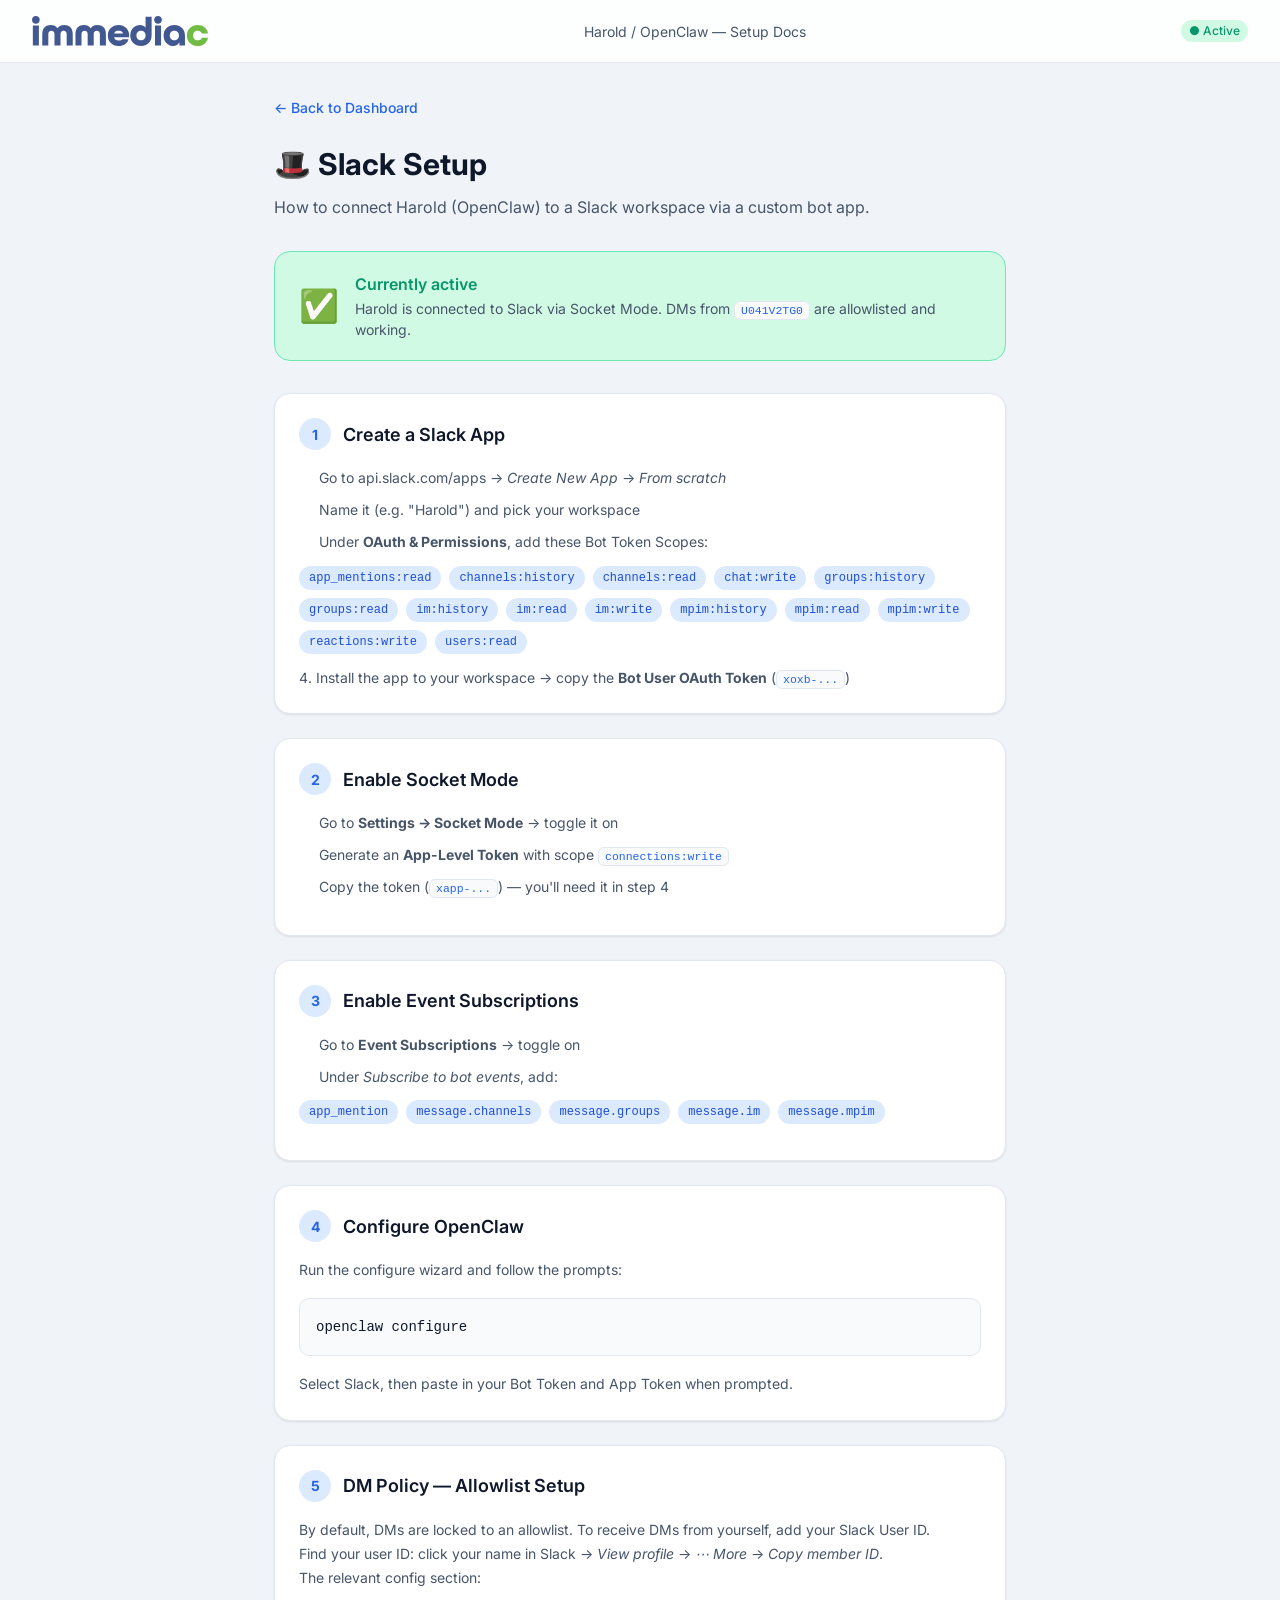
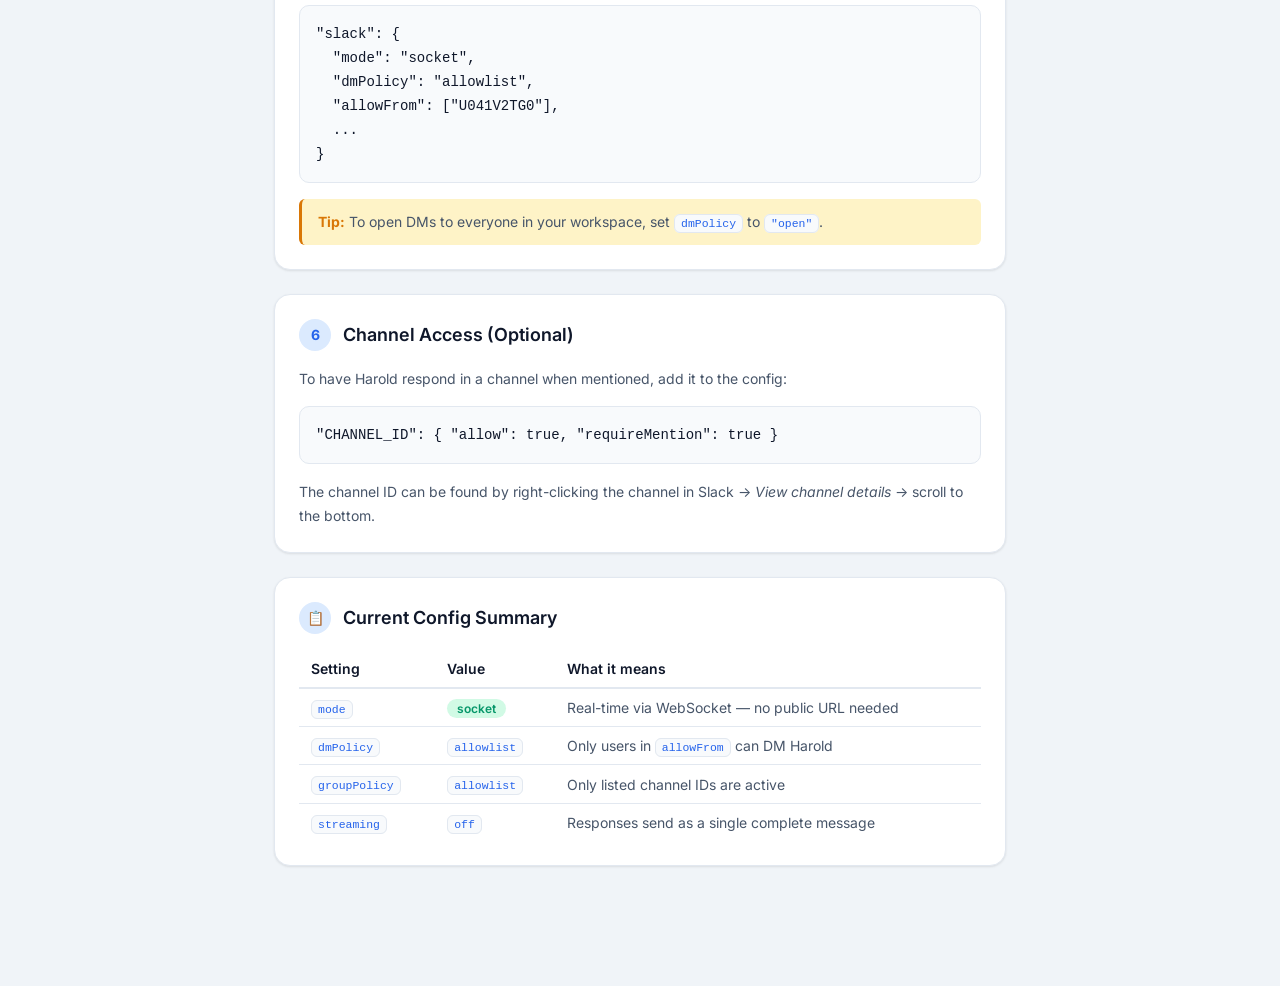
==== slack-setup.html @ f90abf9e "Add Slack setup guide page" ====
<!DOCTYPE html>
<html lang="en">
<head>
  <meta charset="UTF-8" />
  <meta name="viewport" content="width=device-width, initial-scale=1.0" />
  <title>Slack Setup — Harold / OpenClaw</title>
  <link rel="preconnect" href="https://fonts.googleapis.com" />
  <link rel="preconnect" href="https://fonts.gstatic.com" crossorigin />
  <link href="https://fonts.googleapis.com/css2?family=Inter:wght@400;500;600;700&display=swap" rel="stylesheet" />
  <link rel="stylesheet" href="assets/css/reset.css" />
  <link rel="stylesheet" href="assets/css/tokens.css" />
  <link rel="stylesheet" href="assets/css/layout.css" />
  <link rel="stylesheet" href="assets/css/components.css" />
  <style>
    .doc-page {
      max-width: 780px;
      margin: var(--space-8) auto;
      padding: 0 var(--space-6) var(--space-16);
    }
    .doc-page h1 {
      font-size: var(--text-3xl);
      font-weight: var(--weight-bold);
      color: var(--color-text);
      margin-bottom: var(--space-2);
    }
    .doc-page .subtitle {
      color: var(--color-text-2);
      font-size: var(--text-base);
      margin-bottom: var(--space-8);
    }
    .step-card {
      background: var(--color-surface);
      border: 1px solid var(--color-border);
      border-radius: var(--radius-lg);
      box-shadow: var(--shadow-sm);
      padding: var(--space-6);
      margin-bottom: var(--space-6);
    }
    .step-card__header {
      display: flex;
      align-items: center;
      gap: var(--space-3);
      margin-bottom: var(--space-4);
    }
    .step-badge {
      display: flex;
      align-items: center;
      justify-content: center;
      width: 32px;
      height: 32px;
      border-radius: var(--radius-full);
      background: var(--color-primary-lt);
      color: var(--color-primary);
      font-size: var(--text-sm);
      font-weight: var(--weight-bold);
      flex-shrink: 0;
    }
    .step-card h2 {
      font-size: var(--text-lg);
      font-weight: var(--weight-semi);
      color: var(--color-text);
      margin: 0;
    }
    .step-card p, .step-card li {
      font-size: var(--text-sm);
      color: var(--color-text-2);
      line-height: 1.7;
    }
    .step-card ul, .step-card ol {
      padding-left: var(--space-5);
      margin: var(--space-3) 0;
    }
    .step-card li {
      margin-bottom: var(--space-2);
    }
    code {
      font-family: var(--font-mono);
      font-size: 0.82em;
      background: var(--color-surface-2);
      border: 1px solid var(--color-border);
      border-radius: var(--radius-sm);
      padding: 2px 6px;
      color: var(--color-primary);
    }
    pre {
      background: var(--color-surface-2);
      border: 1px solid var(--color-border);
      border-radius: var(--radius-md);
      padding: var(--space-4);
      overflow-x: auto;
      margin: var(--space-4) 0;
    }
    pre code {
      background: none;
      border: none;
      padding: 0;
      font-size: var(--text-sm);
      color: var(--color-text);
    }
    .scope-list {
      display: flex;
      flex-wrap: wrap;
      gap: var(--space-2);
      margin: var(--space-3) 0;
    }
    .scope-pill {
      font-family: var(--font-mono);
      font-size: var(--text-xs);
      background: var(--color-primary-lt);
      color: var(--color-primary-dk);
      border-radius: var(--radius-full);
      padding: 3px 10px;
      font-weight: var(--weight-medium);
    }
    .status-table {
      width: 100%;
      border-collapse: collapse;
      font-size: var(--text-sm);
      margin-top: var(--space-4);
    }
    .status-table th {
      text-align: left;
      font-weight: var(--weight-semi);
      color: var(--color-text);
      border-bottom: 2px solid var(--color-border);
      padding: var(--space-2) var(--space-3);
    }
    .status-table td {
      padding: var(--space-2) var(--space-3);
      border-bottom: 1px solid var(--color-border);
      color: var(--color-text-2);
    }
    .status-table tr:last-child td {
      border-bottom: none;
    }
    .badge--status {
      font-size: var(--text-xs);
      font-weight: var(--weight-semi);
      padding: 2px 10px;
      border-radius: var(--radius-full);
    }
    .badge--active {
      background: var(--color-success-lt);
      color: var(--color-success);
    }
    .tip-box {
      background: var(--color-warning-lt);
      border-left: 3px solid var(--color-warning);
      border-radius: var(--radius-sm);
      padding: var(--space-3) var(--space-4);
      font-size: var(--text-sm);
      color: var(--color-text-2);
      margin-top: var(--space-4);
    }
    .tip-box strong { color: var(--color-warning); }
    .success-banner {
      background: var(--color-success-lt);
      border: 1px solid #6ee7b7;
      border-radius: var(--radius-lg);
      padding: var(--space-5) var(--space-6);
      display: flex;
      align-items: center;
      gap: var(--space-4);
      margin-bottom: var(--space-8);
    }
    .success-banner__icon { font-size: 2rem; }
    .success-banner h3 { font-size: var(--text-base); font-weight: var(--weight-semi); color: var(--color-success); margin-bottom: 2px; }
    .success-banner p { font-size: var(--text-sm); color: var(--color-text-2); margin: 0; }
    .back-link {
      display: inline-flex;
      align-items: center;
      gap: var(--space-2);
      font-size: var(--text-sm);
      color: var(--color-primary);
      text-decoration: none;
      margin-bottom: var(--space-6);
      font-weight: var(--weight-medium);
    }
    .back-link:hover { color: var(--color-primary-dk); }
  </style>
</head>
<body>

  <!-- Top bar -->
  <header class="topbar">
    <div class="topbar__brand">
      <img src="assets/img/immediac-logo.svg" alt="Immediac" style="height:30px">
    </div>
    <span class="topbar__meta">Harold / OpenClaw — Setup Docs</span>
    <div class="topbar__right">
      <span class="badge badge--green">● Active</span>
    </div>
  </header>

  <main class="doc-page">

    <a href="index.html" class="back-link">← Back to Dashboard</a>

    <h1>🎩 Slack Setup</h1>
    <p class="subtitle">How to connect Harold (OpenClaw) to a Slack workspace via a custom bot app.</p>

    <!-- Status banner -->
    <div class="success-banner">
      <div class="success-banner__icon">✅</div>
      <div>
        <h3>Currently active</h3>
        <p>Harold is connected to Slack via Socket Mode. DMs from <code>U041V2TG0</code> are allowlisted and working.</p>
      </div>
    </div>

    <!-- Step 1 -->
    <div class="step-card">
      <div class="step-card__header">
        <div class="step-badge">1</div>
        <h2>Create a Slack App</h2>
      </div>
      <ol>
        <li>Go to <a href="https://api.slack.com/apps" target="_blank">api.slack.com/apps</a> → <em>Create New App</em> → <em>From scratch</em></li>
        <li>Name it (e.g. "Harold") and pick your workspace</li>
        <li>Under <strong>OAuth &amp; Permissions</strong>, add these Bot Token Scopes:</li>
      </ol>
      <div class="scope-list">
        <span class="scope-pill">app_mentions:read</span>
        <span class="scope-pill">channels:history</span>
        <span class="scope-pill">channels:read</span>
        <span class="scope-pill">chat:write</span>
        <span class="scope-pill">groups:history</span>
        <span class="scope-pill">groups:read</span>
        <span class="scope-pill">im:history</span>
        <span class="scope-pill">im:read</span>
        <span class="scope-pill">im:write</span>
        <span class="scope-pill">mpim:history</span>
        <span class="scope-pill">mpim:read</span>
        <span class="scope-pill">mpim:write</span>
        <span class="scope-pill">reactions:write</span>
        <span class="scope-pill">users:read</span>
      </div>
      <p>4. Install the app to your workspace → copy the <strong>Bot User OAuth Token</strong> (<code>xoxb-...</code>)</p>
    </div>

    <!-- Step 2 -->
    <div class="step-card">
      <div class="step-card__header">
        <div class="step-badge">2</div>
        <h2>Enable Socket Mode</h2>
      </div>
      <ol>
        <li>Go to <strong>Settings → Socket Mode</strong> → toggle it on</li>
        <li>Generate an <strong>App-Level Token</strong> with scope <code>connections:write</code></li>
        <li>Copy the token (<code>xapp-...</code>) — you'll need it in step 4</li>
      </ol>
    </div>

    <!-- Step 3 -->
    <div class="step-card">
      <div class="step-card__header">
        <div class="step-badge">3</div>
        <h2>Enable Event Subscriptions</h2>
      </div>
      <ol>
        <li>Go to <strong>Event Subscriptions</strong> → toggle on</li>
        <li>Under <em>Subscribe to bot events</em>, add:</li>
      </ol>
      <div class="scope-list">
        <span class="scope-pill">app_mention</span>
        <span class="scope-pill">message.channels</span>
        <span class="scope-pill">message.groups</span>
        <span class="scope-pill">message.im</span>
        <span class="scope-pill">message.mpim</span>
      </div>
    </div>

    <!-- Step 4 -->
    <div class="step-card">
      <div class="step-card__header">
        <div class="step-badge">4</div>
        <h2>Configure OpenClaw</h2>
      </div>
      <p>Run the configure wizard and follow the prompts:</p>
      <pre><code>openclaw configure</code></pre>
      <p>Select Slack, then paste in your Bot Token and App Token when prompted.</p>
    </div>

    <!-- Step 5 -->
    <div class="step-card">
      <div class="step-card__header">
        <div class="step-badge">5</div>
        <h2>DM Policy — Allowlist Setup</h2>
      </div>
      <p>By default, DMs are locked to an allowlist. To receive DMs from yourself, add your Slack User ID.</p>
      <p>Find your user ID: click your name in Slack → <em>View profile</em> → <em>⋯ More</em> → <em>Copy member ID</em>.</p>
      <p>The relevant config section:</p>
      <pre><code>"slack": {
  "mode": "socket",
  "dmPolicy": "allowlist",
  "allowFrom": ["U041V2TG0"],
  ...
}</code></pre>
      <div class="tip-box">
        <strong>Tip:</strong> To open DMs to everyone in your workspace, set <code>dmPolicy</code> to <code>"open"</code>.
      </div>
    </div>

    <!-- Step 6 -->
    <div class="step-card">
      <div class="step-card__header">
        <div class="step-badge">6</div>
        <h2>Channel Access (Optional)</h2>
      </div>
      <p>To have Harold respond in a channel when mentioned, add it to the config:</p>
      <pre><code>"CHANNEL_ID": { "allow": true, "requireMention": true }</code></pre>
      <p>The channel ID can be found by right-clicking the channel in Slack → <em>View channel details</em> → scroll to the bottom.</p>
    </div>

    <!-- Config summary -->
    <div class="step-card">
      <div class="step-card__header">
        <div class="step-badge">📋</div>
        <h2>Current Config Summary</h2>
      </div>
      <table class="status-table">
        <thead>
          <tr>
            <th>Setting</th>
            <th>Value</th>
            <th>What it means</th>
          </tr>
        </thead>
        <tbody>
          <tr>
            <td><code>mode</code></td>
            <td><span class="badge--status badge--active">socket</span></td>
            <td>Real-time via WebSocket — no public URL needed</td>
          </tr>
          <tr>
            <td><code>dmPolicy</code></td>
            <td><code>allowlist</code></td>
            <td>Only users in <code>allowFrom</code> can DM Harold</td>
          </tr>
          <tr>
            <td><code>groupPolicy</code></td>
            <td><code>allowlist</code></td>
            <td>Only listed channel IDs are active</td>
          </tr>
          <tr>
            <td><code>streaming</code></td>
            <td><code>off</code></td>
            <td>Responses send as a single complete message</td>
          </tr>
        </tbody>
      </table>
    </div>

  </main>

</body>
</html>
---- assets/css/tokens.css ----
/* tokens.css — design system primitives */
:root {
  /* Colours */
  --color-bg:          #f0f4f8;
  --color-surface:     #ffffff;
  --color-surface-2:   #f8fafc;
  --color-border:      #e2e8f0;

  --color-primary:     #2563eb;
  --color-primary-lt:  #dbeafe;
  --color-primary-dk:  #1d4ed8;

  --color-success:     #059669;
  --color-success-lt:  #d1fae5;
  --color-warning:     #d97706;
  --color-warning-lt:  #fef3c7;
  --color-danger:      #dc2626;
  --color-danger-lt:   #fee2e2;
  --color-purple:      #7c3aed;
  --color-purple-lt:   #ede9fe;
  --color-cyan:        #0891b2;
  --color-cyan-lt:     #cffafe;

  --color-text:        #0f172a;
  --color-text-2:      #475569;
  --color-text-3:      #94a3b8;

  /* Typography */
  --font-sans:  'Inter', system-ui, sans-serif;
  --font-mono:  'JetBrains Mono', 'Fira Code', monospace;

  --text-xs:    0.75rem;
  --text-sm:    0.875rem;
  --text-base:  1rem;
  --text-lg:    1.125rem;
  --text-xl:    1.25rem;
  --text-2xl:   1.5rem;
  --text-3xl:   1.875rem;
  --text-4xl:   2.25rem;

  --weight-normal: 400;
  --weight-medium: 500;
  --weight-semi:   600;
  --weight-bold:   700;

  /* Spacing */
  --space-1:  0.25rem;
  --space-2:  0.5rem;
  --space-3:  0.75rem;
  --space-4:  1rem;
  --space-5:  1.25rem;
  --space-6:  1.5rem;
  --space-8:  2rem;
  --space-10: 2.5rem;
  --space-12: 3rem;
  --space-16: 4rem;

  /* Radii */
  --radius-sm:  6px;
  --radius-md:  10px;
  --radius-lg:  16px;
  --radius-xl:  24px;
  --radius-full: 9999px;

  /* Shadows */
  --shadow-sm:  0 1px 3px rgba(0,0,0,0.06), 0 1px 2px rgba(0,0,0,0.04);
  --shadow-md:  0 4px 16px rgba(0,0,0,0.08), 0 1px 4px rgba(0,0,0,0.04);
  --shadow-lg:  0 8px 32px rgba(0,0,0,0.10), 0 2px 8px rgba(0,0,0,0.04);

  /* Transitions */
  --ease:       cubic-bezier(0.16, 1, 0.3, 1);
  --duration:   220ms;
}
---- assets/css/layout.css ----
/* layout.css — page structure, grid, containers */
body {
  font-family: var(--font-sans);
  background: var(--color-bg);
  color: var(--color-text);
  min-height: 100dvh;
}

.topbar {
  position: sticky;
  top: 0;
  z-index: 100;
  background: rgba(255,255,255,0.85);
  backdrop-filter: blur(12px);
  border-bottom: 1px solid var(--color-border);
  padding: var(--space-4) var(--space-8);
  display: flex;
  align-items: center;
  justify-content: space-between;
  gap: var(--space-4);
}

.topbar__brand {
  display: flex;
  align-items: center;
  gap: var(--space-3);
}

.topbar__logo {
  width: 32px;
  height: 32px;
  background: var(--color-primary);
  border-radius: var(--radius-sm);
  display: flex;
  align-items: center;
  justify-content: center;
  color: #fff;
  font-weight: var(--weight-bold);
  font-size: var(--text-sm);
  letter-spacing: -0.02em;
}

.topbar__company {
  font-size: var(--text-lg);
  font-weight: var(--weight-bold);
  letter-spacing: -0.02em;
}

.topbar__meta {
  font-size: var(--text-sm);
  color: var(--color-text-2);
}

.topbar__right {
  display: flex;
  align-items: center;
  gap: var(--space-4);
}

.main {
  max-width: 1400px;
  margin: 0 auto;
  padding: var(--space-8);
  display: flex;
  flex-direction: column;
  gap: var(--space-8);
}

/* KPI strip */
.kpi-strip {
  display: grid;
  grid-template-columns: repeat(auto-fit, minmax(180px, 1fr));
  gap: var(--space-4);
}

/* Hero KPI */
.hero-kpi {
  background: linear-gradient(135deg, var(--color-primary) 0%, #1e40af 100%);
  border-radius: var(--radius-xl);
  padding: var(--space-8);
  color: #fff;
  display: flex;
  align-items: center;
  justify-content: space-between;
  gap: var(--space-8);
  box-shadow: 0 8px 32px rgba(37,99,235,0.35);
}

/* Dashboard sections grid */
.dashboard-grid {
  display: grid;
  grid-template-columns: 1fr 1fr;
  gap: var(--space-6);
}

.dashboard-grid--full {
  grid-column: 1 / -1;
}

@media (max-width: 900px) {
  .main { padding: var(--space-4); }
  .dashboard-grid { grid-template-columns: 1fr; }
  .hero-kpi { flex-direction: column; }
}
---- assets/css/components.css ----
/* components.css — cards, accordions, badges, tables, etc. */

/* ── Card ── */
.card {
  background: var(--color-surface);
  border-radius: var(--radius-lg);
  border: 1px solid var(--color-border);
  box-shadow: var(--shadow-sm);
  overflow: hidden;
}

.card__header {
  display: flex;
  align-items: center;
  justify-content: space-between;
  padding: var(--space-5) var(--space-6);
  border-bottom: 1px solid var(--color-border);
}

.card__title {
  display: flex;
  align-items: center;
  gap: var(--space-3);
  font-size: var(--text-base);
  font-weight: var(--weight-semi);
  letter-spacing: -0.01em;
}

.card__icon {
  width: 32px;
  height: 32px;
  border-radius: var(--radius-sm);
  display: flex;
  align-items: center;
  justify-content: center;
  font-size: 16px;
  flex-shrink: 0;
}

.card__body { padding: var(--space-4) var(--space-6) var(--space-6); }
.card__body--flush { padding: 0; }

/* ── KPI Card ── */
.kpi-card {
  background: var(--color-surface);
  border-radius: var(--radius-lg);
  border: 1px solid var(--color-border);
  box-shadow: var(--shadow-sm);
  padding: var(--space-5) var(--space-6);
  display: flex;
  flex-direction: column;
  gap: var(--space-2);
  transition: box-shadow var(--duration) var(--ease),
              transform var(--duration) var(--ease);
}
.kpi-card:hover {
  box-shadow: var(--shadow-md);
  transform: translateY(-2px);
}

.kpi-card__label {
  font-size: var(--text-xs);
  font-weight: var(--weight-medium);
  text-transform: uppercase;
  letter-spacing: 0.08em;
  color: var(--color-text-2);
}

.kpi-card__value {
  font-size: var(--text-3xl);
  font-weight: var(--weight-bold);
  letter-spacing: -0.03em;
  line-height: 1;
}

.kpi-card__delta {
  font-size: var(--text-xs);
  font-weight: var(--weight-medium);
  display: flex;
  align-items: center;
  gap: var(--space-1);
}

.kpi-card__delta--up   { color: var(--color-success); }
.kpi-card__delta--down { color: var(--color-danger); }
.kpi-card__delta--flat { color: var(--color-text-3); }

/* ── Hero KPI ── */
.hero-kpi__label {
  font-size: var(--text-sm);
  font-weight: var(--weight-medium);
  opacity: 0.8;
  text-transform: uppercase;
  letter-spacing: 0.08em;
  margin-bottom: var(--space-2);
}
.hero-kpi__value {
  font-size: 3.5rem;
  font-weight: var(--weight-bold);
  letter-spacing: -0.04em;
  line-height: 1;
}
.hero-kpi__sub {
  font-size: var(--text-sm);
  opacity: 0.7;
  margin-top: var(--space-2);
}
.hero-kpi__sparkline {
  flex: 1;
  max-width: 280px;
}
.hero-kpi__stats {
  display: flex;
  gap: var(--space-6);
  margin-top: var(--space-6);
}
.hero-kpi__stat-label { font-size: var(--text-xs); opacity: 0.65; }
.hero-kpi__stat-value { font-size: var(--text-lg); font-weight: var(--weight-semi); }

/* ── Accordion ── */
.accordion { display: flex; flex-direction: column; }

.accordion__item {
  border-bottom: 1px solid var(--color-border);
}
.accordion__item:last-child { border-bottom: none; }

.accordion__trigger {
  width: 100%;
  display: flex;
  align-items: center;
  gap: var(--space-3);
  padding: var(--space-4) var(--space-6);
  background: none;
  text-align: left;
  font-size: var(--text-sm);
  font-weight: var(--weight-medium);
  color: var(--color-text);
  transition: background var(--duration) var(--ease);
}
.accordion__trigger:hover { background: var(--color-surface-2); }

.accordion__chevron {
  margin-left: auto;
  width: 18px;
  height: 18px;
  color: var(--color-text-3);
  transition: transform var(--duration) var(--ease);
  flex-shrink: 0;
}
.accordion__item.is-open .accordion__chevron { transform: rotate(180deg); }

.accordion__body {
  display: grid;
  grid-template-rows: 0fr;
  transition: grid-template-rows 280ms var(--ease);
}
.accordion__item.is-open .accordion__body { grid-template-rows: 1fr; }
.accordion__inner {
  overflow: hidden;
  padding: 0 var(--space-6) 0 calc(var(--space-6) + 24px + var(--space-3));
}
.accordion__item.is-open .accordion__inner { padding-bottom: var(--space-4); }

/* ── Badge ── */
.badge {
  display: inline-flex;
  align-items: center;
  gap: var(--space-1);
  padding: 2px var(--space-2);
  border-radius: var(--radius-full);
  font-size: var(--text-xs);
  font-weight: var(--weight-medium);
  white-space: nowrap;
}
.badge--blue    { background: var(--color-primary-lt); color: var(--color-primary-dk); }
.badge--green   { background: var(--color-success-lt); color: var(--color-success); }
.badge--amber   { background: var(--color-warning-lt); color: var(--color-warning); }
.badge--red     { background: var(--color-danger-lt);  color: var(--color-danger); }
.badge--purple  { background: var(--color-purple-lt);  color: var(--color-purple); }
.badge--gray    { background: var(--color-border);     color: var(--color-text-2); }

/* ── Progress bar ── */
.progress { height: 6px; background: var(--color-border); border-radius: var(--radius-full); overflow: hidden; }
.progress__fill { height: 100%; border-radius: var(--radius-full); transition: width 0.8s var(--ease); }

/* ── To-do item ── */
.todo-item {
  display: flex;
  align-items: flex-start;
  gap: var(--space-3);
  padding: var(--space-3) var(--space-6);
  border-bottom: 1px solid var(--color-border);
  transition: background var(--duration) var(--ease);
}
.todo-item:last-child { border-bottom: none; }
.todo-item:hover { background: var(--color-surface-2); }

.todo-check {
  width: 18px;
  height: 18px;
  border: 2px solid var(--color-border);
  border-radius: 4px;
  flex-shrink: 0;
  margin-top: 2px;
  cursor: pointer;
  transition: all var(--duration) var(--ease);
  display: flex;
  align-items: center;
  justify-content: center;
}
.todo-item.is-done .todo-check {
  background: var(--color-success);
  border-color: var(--color-success);
}
.todo-item.is-done .todo-check::after {
  content: '';
  width: 5px;
  height: 9px;
  border: 2px solid white;
  border-top: none;
  border-left: none;
  transform: rotate(45deg) translateY(-1px);
}
.todo-item.is-done .todo-text {
  text-decoration: line-through;
  color: var(--color-text-3);
}
.todo-text { font-size: var(--text-sm); flex: 1; }
.todo-meta { font-size: var(--text-xs); color: var(--color-text-3); margin-top: var(--space-1); }

/* ── Delegation table ── */
.del-table { width: 100%; }
.del-row {
  display: grid;
  grid-template-columns: 1fr 130px 120px 90px;
  align-items: center;
  gap: var(--space-4);
  padding: var(--space-3) var(--space-6);
  border-bottom: 1px solid var(--color-border);
  font-size: var(--text-sm);
  transition: background var(--duration) var(--ease);
}
.del-row:last-child { border-bottom: none; }
.del-row:hover { background: var(--color-surface-2); }
.del-row--header {
  font-size: var(--text-xs);
  font-weight: var(--weight-semi);
  text-transform: uppercase;
  letter-spacing: 0.06em;
  color: var(--color-text-3);
  background: var(--color-surface-2);
}
.del-row--overdue { background: rgba(220,38,38,0.04); }

.avatar {
  width: 26px;
  height: 26px;
  border-radius: var(--radius-full);
  background: var(--color-primary-lt);
  color: var(--color-primary);
  font-size: var(--text-xs);
  font-weight: var(--weight-bold);
  display: inline-flex;
  align-items: center;
  justify-content: center;
  flex-shrink: 0;
}

.del-person {
  display: flex;
  align-items: center;
  gap: var(--space-2);
  font-weight: var(--weight-medium);
}

/* ── Sparkline (SVG) ── */
.sparkline { overflow: visible; }

/* ── Today's Focus ── */
.focus-add-row {
  display: flex;
  gap: var(--space-2);
  padding: var(--space-3) var(--space-6) var(--space-2);
  border-bottom: 1px solid var(--color-border);
}

.focus-add-row input {
  flex: 1;
  padding: var(--space-2) var(--space-3);
  border: 1.5px solid var(--color-border);
  border-radius: var(--radius-md);
  font-size: var(--text-sm);
  font-family: inherit;
  color: var(--color-text);
  background: var(--color-surface);
  outline: none;
  transition: border-color var(--duration) var(--ease);
}
.focus-add-row input:focus { border-color: var(--color-primary); }
.focus-add-row input::placeholder { color: var(--color-text-3); }

.focus-progress-wrap {
  height: 3px;
  background: var(--color-border);
  overflow: hidden;
}
.focus-progress-bar {
  height: 100%;
  background: var(--color-primary);
  transition: width 0.4s var(--ease);
}

.focus-item {
  display: flex;
  align-items: flex-start;
  gap: var(--space-3);
  padding: var(--space-3) var(--space-6);
  border-bottom: 1px solid var(--color-border);
  transition: background var(--duration) var(--ease);
}
.focus-item:last-child { border-bottom: none; }
.focus-item:hover { background: var(--color-surface-2); }

.focus-check {
  width: 18px;
  height: 18px;
  min-width: 18px;
  border: 2px solid var(--color-border);
  border-radius: var(--radius-full);
  flex-shrink: 0;
  margin-top: 2px;
  cursor: pointer;
  transition: all var(--duration) var(--ease);
  display: flex;
  align-items: center;
  justify-content: center;
}
.focus-item.is-done .focus-check {
  background: var(--color-success);
  border-color: var(--color-success);
}
.focus-item.is-done .focus-check::after {
  content: '';
  width: 4px;
  height: 8px;
  border: 2px solid white;
  border-top: none;
  border-left: none;
  transform: rotate(45deg) translateY(-1px);
}
.focus-item.is-done .focus-text {
  text-decoration: line-through;
  color: var(--color-text-3);
}
.focus-text { font-size: var(--text-sm); flex: 1; line-height: 1.4; }

.focus-delete {
  background: none;
  border: none;
  cursor: pointer;
  color: var(--color-text-3);
  font-size: 16px;
  line-height: 1;
  padding: 2px 4px;
  border-radius: var(--radius-sm);
  opacity: 0;
  transition: opacity var(--duration) var(--ease), color var(--duration) var(--ease);
}
.focus-item:hover .focus-delete { opacity: 1; }
.focus-delete:hover { color: var(--color-danger); }

.focus-empty {
  padding: var(--space-6);
  text-align: center;
  font-size: var(--text-sm);
  color: var(--color-text-3);
}

/* ── Add button ── */
.btn {
  display: inline-flex;
  align-items: center;
  gap: var(--space-2);
  padding: var(--space-2) var(--space-4);
  border-radius: var(--radius-md);
  font-size: var(--text-sm);
  font-weight: var(--weight-medium);
  transition: all var(--duration) var(--ease);
}
.btn--primary {
  background: var(--color-primary);
  color: #fff;
}
.btn--primary:hover { background: var(--color-primary-dk); }
.btn--ghost {
  background: transparent;
  color: var(--color-text-2);
  border: 1px solid var(--color-border);
}
.btn--ghost:hover { background: var(--color-surface-2); }

/* ── Overdue indicator ── */
.overdue-dot {
  width: 8px; height: 8px;
  border-radius: var(--radius-full);
  background: var(--color-danger);
  display: inline-block;
  margin-right: var(--space-1);
}
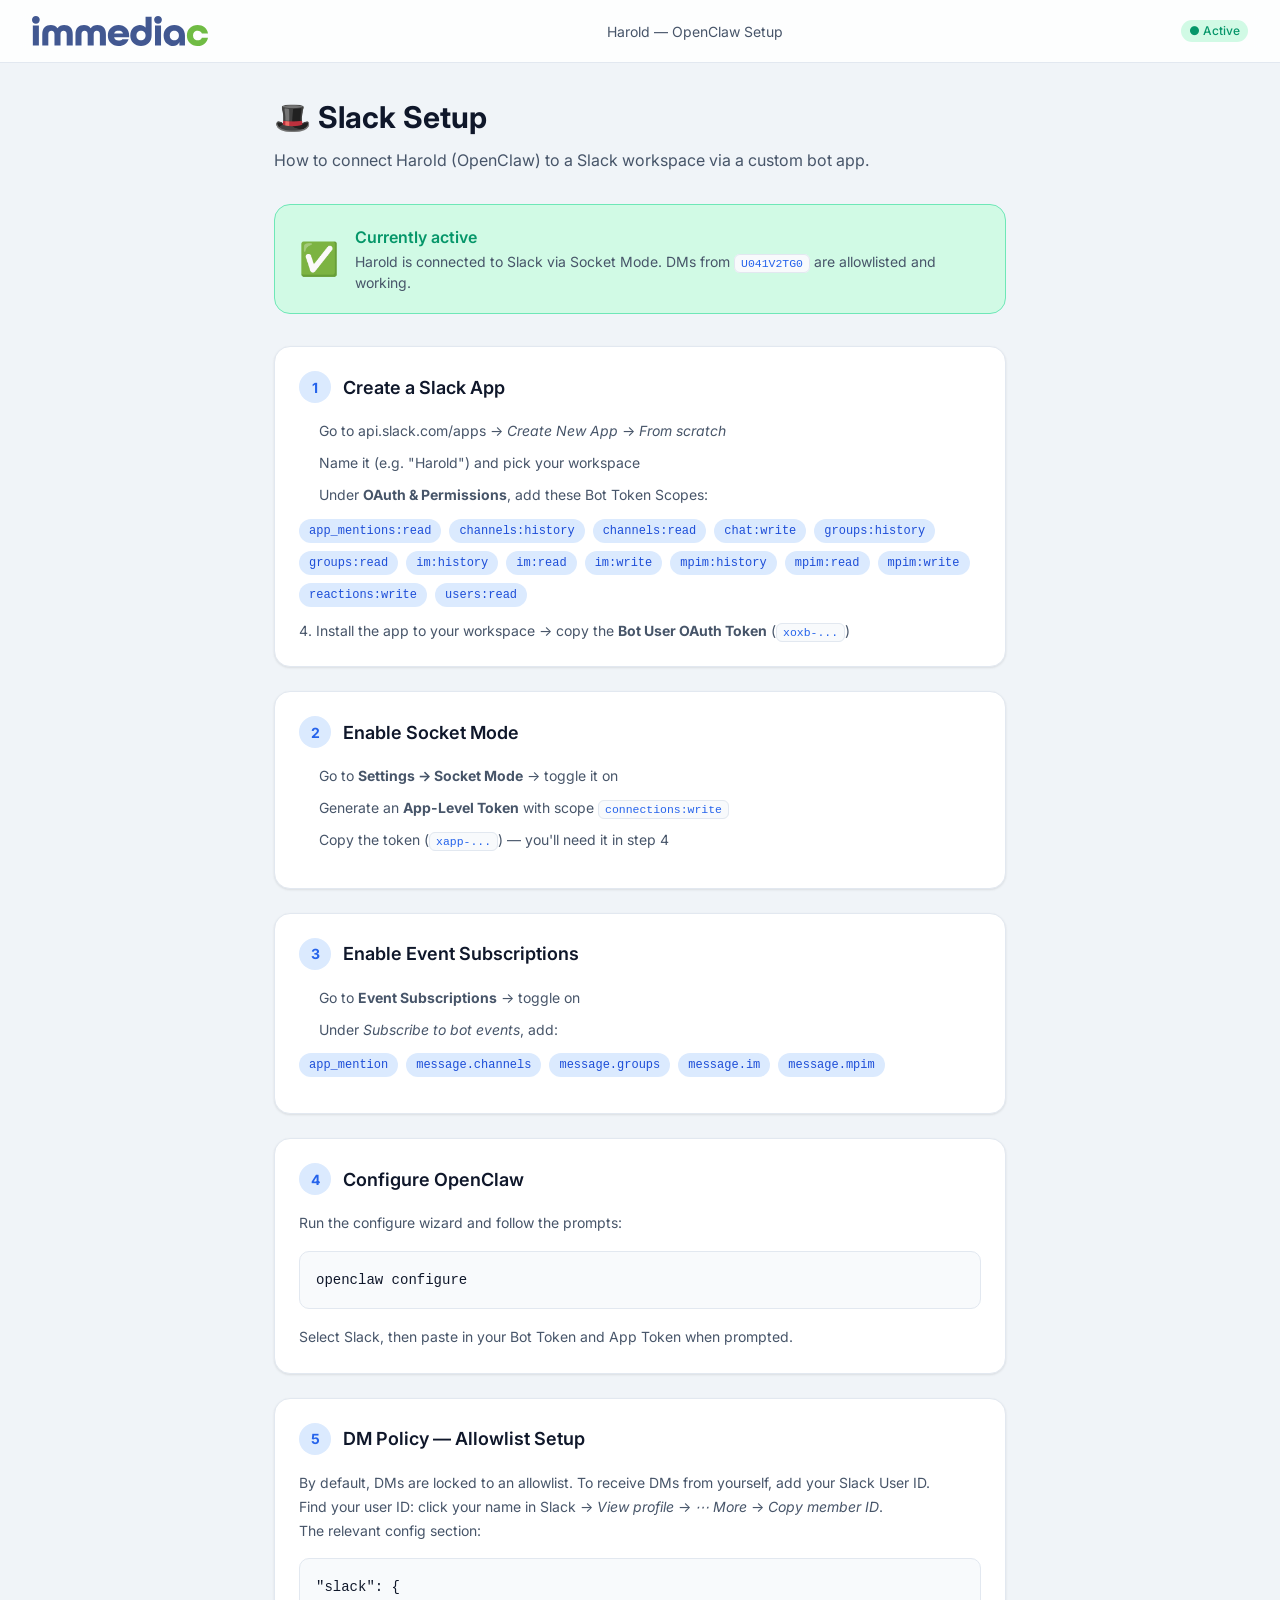
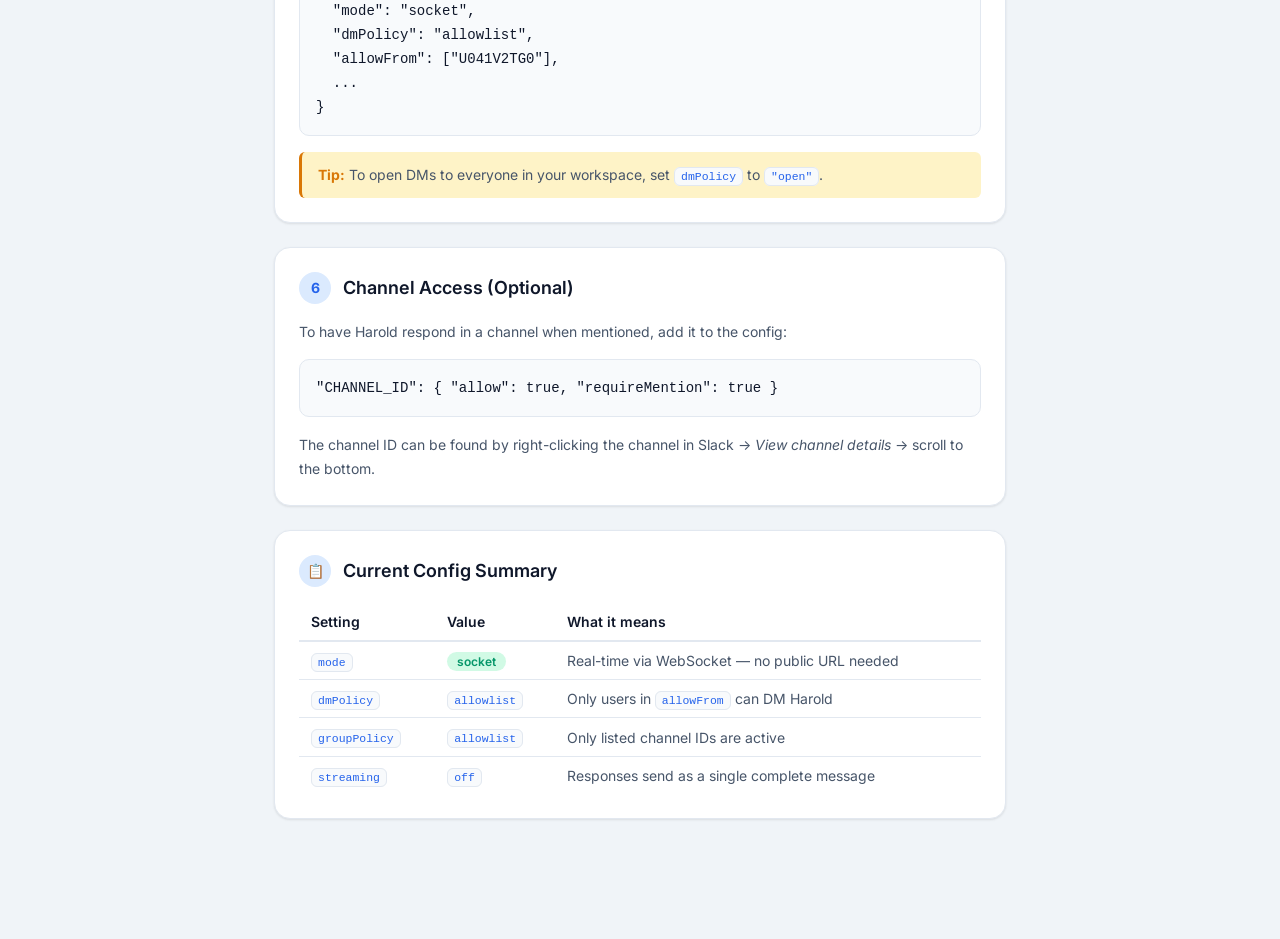
==== commit 0b9e83c5: "Make Slack setup page standalone (remove back link)" ====
--- a/slack-setup.html
+++ b/slack-setup.html
@@ -186,15 +186,13 @@
     <div class="topbar__brand">
       <img src="assets/img/immediac-logo.svg" alt="Immediac" style="height:30px">
     </div>
-    <span class="topbar__meta">Harold / OpenClaw — Setup Docs</span>
+    <span class="topbar__meta">Harold — OpenClaw Setup</span>
     <div class="topbar__right">
       <span class="badge badge--green">● Active</span>
     </div>
   </header>
 
   <main class="doc-page">
-
-    <a href="index.html" class="back-link">← Back to Dashboard</a>
 
     <h1>🎩 Slack Setup</h1>
     <p class="subtitle">How to connect Harold (OpenClaw) to a Slack workspace via a custom bot app.</p>
